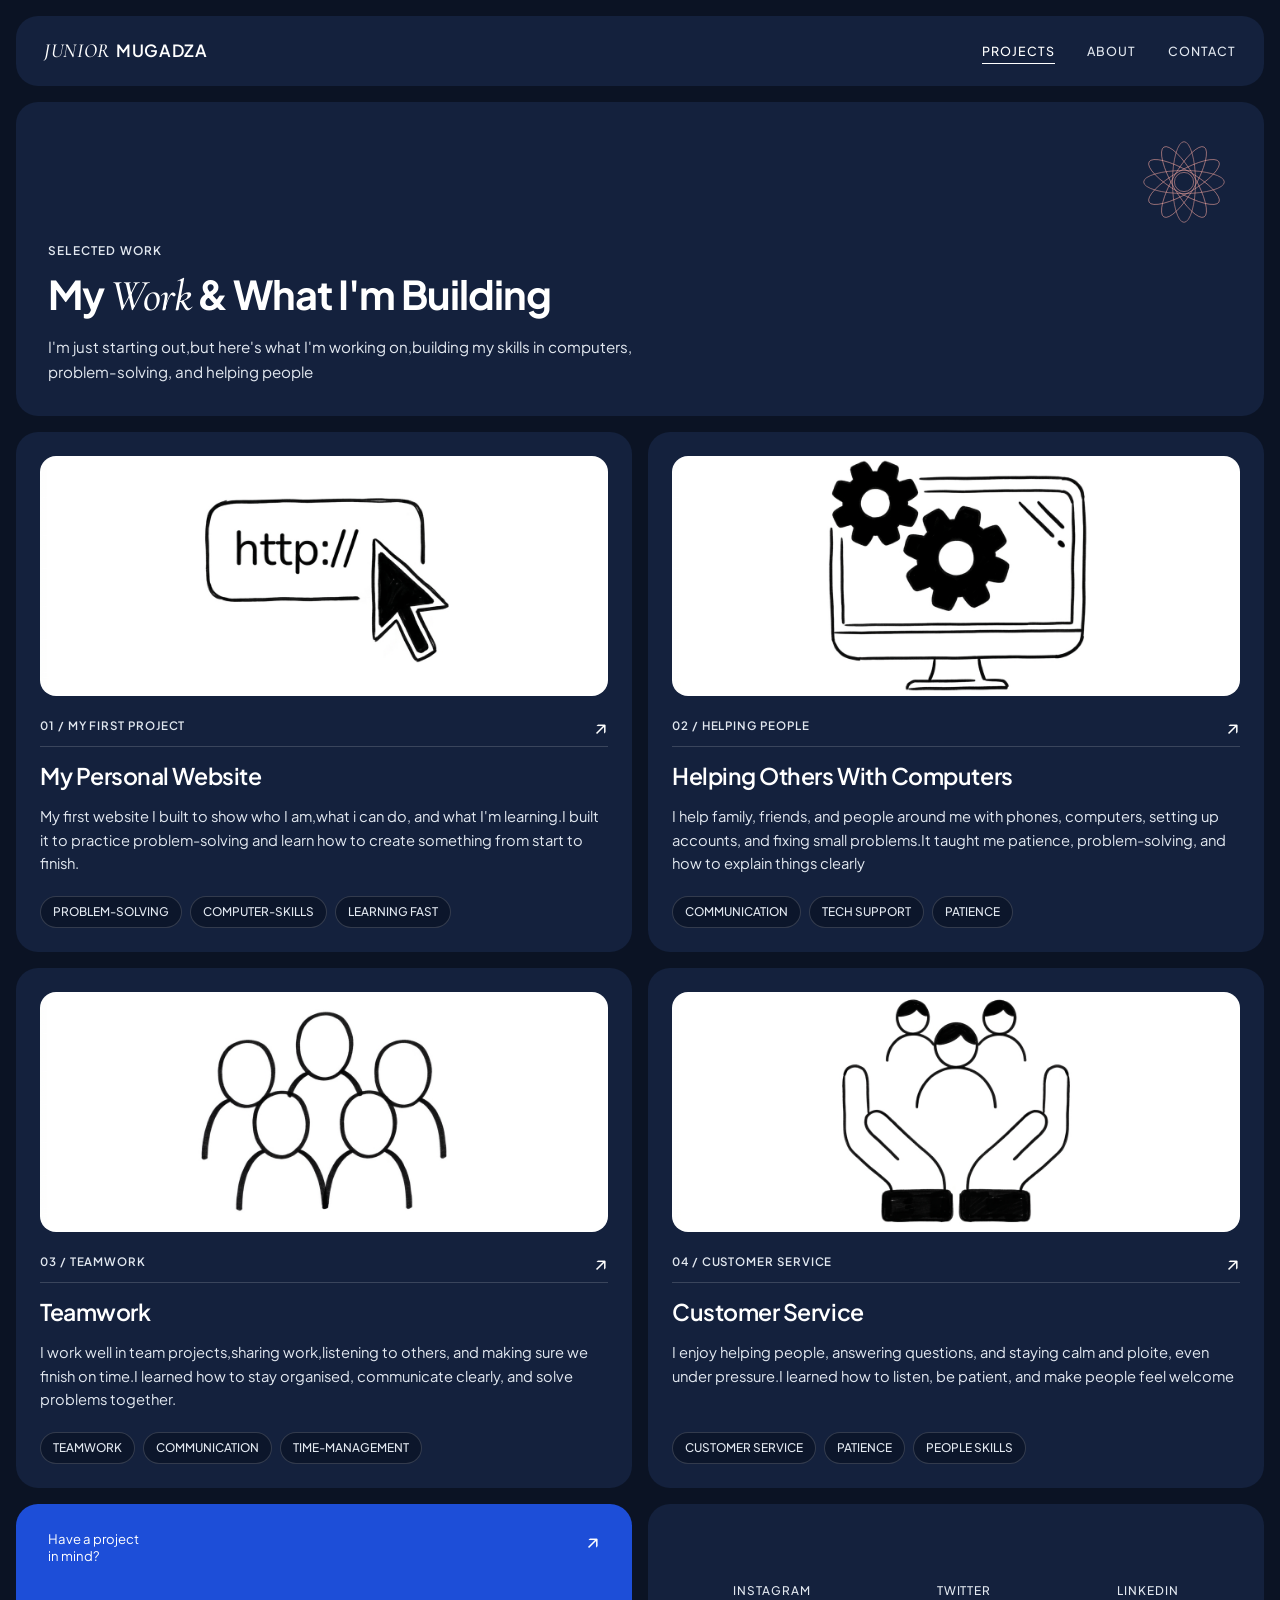
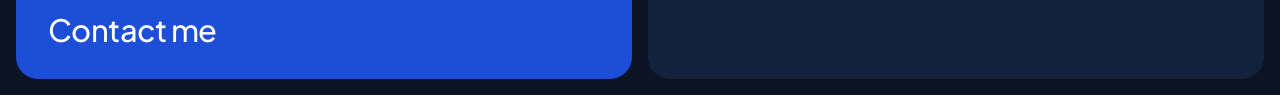
==== projects.html @ 02f93c11 "Add files via upload" ====
<!DOCTYPE html>
<html lang="en">
<head>
  <meta charset="UTF-8" />
  <meta name="viewport" content="width=device-width, initial-scale=1.0" />
  <title>Projects — Junior Mugadza</title>
  <link rel="preconnect" href="https://fonts.googleapis.com" />
  <link rel="preconnect" href="https://fonts.gstatic.com" crossorigin />
  <link
    href="https://fonts.googleapis.com/css2?family=Cormorant+Garamond:ital,wght@0,500;1,400;1,500&family=Plus+Jakarta+Sans:wght@400;500;600;700&display=swap"
    rel="stylesheet"
  />
  <link rel="stylesheet" href="projects.css" />
</head>
<body>
  <div class="page-wrapper">
    <!-- Top Navbar -->
    <header class="bento-card navbar">
      <a href="index.html" class="brand">
        <span class="brand-italic">JUNIOR</span> <strong>MUGADZA</strong>
      </a>

      <nav class="nav-links" aria-label="Primary Navigation">
        <a href="projects.html" class="active" aria-current="page">PROJECTS</a>
        <a href="about.html">ABOUT</a>
        <a href="contact.html">CONTACT</a>
      </nav>
    </header>

    <!-- Projects Bento Grid -->
    <main class="projects-bento-grid">
      <!-- Intro Header Card -->
      <section class="bento-card projects-intro-card">
        <div class="motif-top-right" aria-hidden="true">
          <svg viewBox="0 0 100 100" fill="none" stroke="currentColor" stroke-width="0.9">
            <circle cx="50" cy="50" r="10" />
            <ellipse cx="50" cy="50" rx="42" ry="12" transform="rotate(0 50 50)" />
            <ellipse cx="50" cy="50" rx="42" ry="12" transform="rotate(30 50 50)" />
            <ellipse cx="50" cy="50" rx="42" ry="12" transform="rotate(60 50 50)" />
            <ellipse cx="50" cy="50" rx="42" ry="12" transform="rotate(90 50 50)" />
            <ellipse cx="50" cy="50" rx="42" ry="12" transform="rotate(120 50 50)" />
            <ellipse cx="50" cy="50" rx="42" ry="12" transform="rotate(150 50 50)" />
          </svg>
        </div>

        <div class="intro-content">
          <span class="eyebrow">SELECTED WORK</span>
          <h1 class="page-title">
            My <em>Work</em> &amp; <strong>What I'm </strong> Building
          </h1>
          <p class="intro-copy">
            I'm just starting out,but here's what I'm working on,building my skills in computers, problem-solving, and helping people
          </p>
        </div>
      </section>

      <!-- Project 1 -->
      <article id="project-1" class="bento-card project-card">
        <div class="project-media">
          <img
            src="1.jpg"
            alt="Preview of Project One interface and visual system"
          />
        </div>

        <div class="project-body">
          <div class="project-top-row">
            <span class="project-index">01 / MY FIRST PROJECT</span>
            <a href="#project-1" class="project-action" aria-label="View Project One details">
              <span class="arrow-icon" aria-hidden="true">&#8599;</span>
            </a>
          </div>

          <h2 class="project-title">My Personal Website</h2>
          <p class="project-summary">
           My first website I built to show who I am,what i can do, and what I'm learning.I built it to practice problem-solving and learn how to create something from start to finish.
          </p>

          <ul class="project-tags">
            <li>PROBLEM-SOLVING</li>
            <li>COMPUTER-SKILLS</li>
            <li>LEARNING FAST</li>
          </ul>
        </div>
      </article>

      <!-- Project 2 -->
      <article id="project-2" class="bento-card project-card">
        <div class="project-media">
          <img
            src="2.jpg"
            alt="Preview of Project Two layout and components"
          />
        </div>

        <div class="project-body">
          <div class="project-top-row">
            <span class="project-index">02 / HELPING PEOPLE</span>
            <a href="#project-2" class="project-action" aria-label="View Project Two details">
              <span class="arrow-icon" aria-hidden="true">&#8599;</span>
            </a>
          </div>

          <h2 class="project-title">Helping Others With Computers</h2>
          <p class="project-summary">
            I help family, friends, and people around me with phones, computers, setting up accounts, and fixing small problems.It taught me patience, problem-solving, and how to explain things clearly
          </p>

          <ul class="project-tags">
            <li>COMMUNICATION</li>
            <li>TECH SUPPORT</li>
            <li>PATIENCE</li>
          </ul>
        </div>
      </article>

      <!-- Project 3 -->
      <article id="project-3" class="bento-card project-card">
        <div class="project-media">
          <img
            src="3.jpg"
            alt="Preview of Project Three interactive web app"
          />
        </div>

        <div class="project-body">
          <div class="project-top-row">
            <span class="project-index">03 / TEAMWORK</span>
            <a href="#project-3" class="project-action" aria-label="View Project Three details">
              <span class="arrow-icon" aria-hidden="true">&#8599;</span>
            </a>
          </div>

          <h2 class="project-title">Teamwork</h2>
          <p class="project-summary">
            I work well in team projects,sharing work,listening to others, and making sure we finish on time.I learned how to stay organised, communicate clearly, and solve problems together.
          </p>

          <ul class="project-tags">
            <li>TEAMWORK</li>
            <li>COMMUNICATION</li>
            <li>TIME-MANAGEMENT</li>
          </ul>
        </div>
      </article>

      <!-- Project 4 -->
      <article id="project-4" class="bento-card project-card">
        <div class="project-media">
          <img
            src="4.jpg"
            alt="Preview of Project Four editorial showcase"
          />
        </div>

        <div class="project-body">
          <div class="project-top-row">
            <span class="project-index">04 / CUSTOMER SERVICE</span>
            <a href="#project-4" class="project-action" aria-label="View Project Four details">
              <span class="arrow-icon" aria-hidden="true">&#8599;</span>
            </a>
          </div>

          <h2 class="project-title">Customer Service</h2>
          <p class="project-summary">
            I enjoy helping people, answering questions, and staying calm and ploite, even under pressure.I  learned how to listen, be patient, and make people feel welcome
          </p>

          <ul class="project-tags">
            <li>CUSTOMER SERVICE</li>
            <li>PATIENCE</li>
            <li>PEOPLE SKILLS</li>
          </ul>
        </div>
      </article>

      <!-- Bottom Row: Contact CTA + Socials -->
      <a href="contact.html" class="bento-card contact-cta-card">
        <div class="cta-top">
          <span class="cta-subtext">Have a project<br />in mind?</span>
          <span class="arrow-icon" aria-hidden="true">&#8599;</span>
        </div>
        <h2 class="cta-title">Contact me</h2>
      </a>

      <footer class="bento-card socials-card">
        <a href="https://instagram.com" target="_blank" rel="noopener">INSTAGRAM</a>
        <a href="https://twitter.com" target="_blank" rel="noopener">TWITTER</a>
        <a href="https://linkedin.com" target="_blank" rel="noopener">LINKEDIN</a>
      </footer>
    </main>
  </div>
</body>
</html>
---- projects.css ----
/* =========================================
   DESIGN SYSTEM VARIABLES (SHARED)
   ========================================= */
:root {
  --bg-page: #0b1324;
  --card-blush: #14213d;
  --card-accent: #1d4ed8;
  --tag-bg: rgba(11, 19, 36, 0.72);
  --border-subtle: rgba(255, 255, 255, 0.16);
  --motif-color: rgba(243, 166, 158, 0.6);

  --text-primary: #ffffff;
  --text-secondary: #e2e8f0;

  --radius-card: 22px;
  --radius-inner: 16px;
  --radius-pill: 999px;
  --gap-grid: 16px;

  --font-sans: "Plus Jakarta Sans", -apple-system, BlinkMacSystemFont, sans-serif;
  --font-serif: "Cormorant Garamond", Georgia, serif;
}

/* =========================================
   RESET & BASE
   ========================================= */
*,
*::before,
*::after {
  box-sizing: border-box;
  margin: 0;
  padding: 0;
}

body {
  background-color: var(--bg-page);
  color: var(--text-primary);
  font-family: var(--font-sans);
  line-height: 1.5;
  -webkit-font-smoothing: antialiased;
  padding: 16px;
}

a {
  color: inherit;
  text-decoration: none;
}

img {
  display: block;
  width: 100%;
  height: 100%;
  object-fit: cover;
}

/* =========================================
   LAYOUT WRAPPER & SHARED CARD STYLE
   ========================================= */
.page-wrapper {
  max-width: 1360px;
  margin: 0 auto;
  display: flex;
  flex-direction: column;
  gap: var(--gap-grid);
}

.bento-card {
  background-color: var(--card-blush);
  border-radius: var(--radius-card);
  transition: transform 0.25s ease, box-shadow 0.25s ease;
}

/* =========================================
   TOP NAVBAR (SHARED)
   ========================================= */
.navbar {
  display: flex;
  align-items: center;
  justify-content: space-between;
  padding: 20px 28px;
}

.brand {
  font-size: 1.05rem;
  letter-spacing: 0.04em;
  display: flex;
  align-items: baseline;
  gap: 6px;
}

.brand-italic {
  font-family: var(--font-serif);
  font-style: italic;
  font-size: 1.25rem;
  font-weight: 500;
}

.brand strong {
  font-weight: 600;
}

.nav-links {
  display: flex;
  align-items: center;
  gap: 32px;
}

.nav-links a {
  font-size: 0.78rem;
  font-weight: 500;
  letter-spacing: 0.08em;
  color: var(--text-secondary);
  position: relative;
  padding: 4px 0;
  transition: color 0.2s ease;
}

.nav-links a::after {
  content: "";
  position: absolute;
  left: 0;
  bottom: 0;
  width: 0;
  height: 1.5px;
  background-color: var(--text-primary);
  transition: width 0.25s ease;
}

.nav-links a:hover,
.nav-links a.active {
  color: var(--text-primary);
}

.nav-links a:hover::after,
.nav-links a.active::after {
  width: 100%;
}

/* =========================================
   PROJECTS BENTO GRID
   ========================================= */
.projects-bento-grid {
  display: grid;
  grid-template-columns: repeat(2, 1fr);
  gap: var(--gap-grid);
}

/* Intro Header Spans Full Width */
.projects-intro-card {
  grid-column: span 2;
  padding: 32px;
  display: flex;
  flex-direction: column;
  justify-content: space-between;
  position: relative;
  overflow: hidden;
}

.motif-top-right {
  width: 96px;
  height: 96px;
  align-self: flex-end;
  color: var(--motif-color);
}

.intro-content {
  display: flex;
  flex-direction: column;
  gap: 12px;
  margin-top: 12px;
}

.eyebrow {
  font-size: 0.74rem;
  font-weight: 600;
  letter-spacing: 0.1em;
  color: var(--text-secondary);
}

.page-title {
  font-size: clamp(2rem, 3.1vw, 2.95rem);
  font-weight: 700;
  line-height: 1.12;
  letter-spacing: -0.025em;
  max-width: 18ch;
}

.page-title em {
  font-family: var(--font-serif);
  font-style: italic;
  font-weight: 500;
  font-size: 1.12em;
}

.intro-copy {
  font-size: 0.95rem;
  line-height: 1.65;
  color: var(--text-secondary);
  max-width: 56ch;
}

/* =========================================
   PROJECT CARDS (1, 2, 3, 4)
   ========================================= */
.project-card {
  padding: 24px;
  display: flex;
  flex-direction: column;
  gap: 20px;
}

.project-card:hover {
  transform: translateY(-3px);
}

.project-media {
  width: 100%;
  height: 240px;
  border-radius: var(--radius-inner);
  overflow: hidden;
}

.project-media img {
  transition: transform 0.45s ease;
}

.project-card:hover .project-media img {
  transform: scale(1.03);
}

.project-body {
  display: flex;
  flex-direction: column;
  gap: 12px;
  flex: 1;
}

.project-top-row {
  display: flex;
  justify-content: space-between;
  align-items: center;
  padding-bottom: 10px;
  border-bottom: 1px solid var(--border-subtle);
}

.project-index {
  font-size: 0.72rem;
  font-weight: 600;
  letter-spacing: 0.08em;
  color: var(--text-secondary);
}

.project-action {
  display: inline-flex;
  align-items: center;
  justify-content: center;
}

.project-title {
  font-size: clamp(1.35rem, 1.8vw, 1.65rem);
  font-weight: 600;
  letter-spacing: -0.02em;
}

.project-summary {
  font-size: 0.92rem;
  line-height: 1.6;
  color: var(--text-secondary);
}

.project-tags {
  list-style: none;
  display: flex;
  flex-wrap: wrap;
  gap: 8px;
  margin-top: auto;
  padding-top: 8px;
}

.project-tags li {
  background-color: var(--tag-bg);
  border: 1px solid var(--border-subtle);
  border-radius: var(--radius-pill);
  padding: 6px 12px;
  font-size: 0.74rem;
  font-weight: 500;
  color: var(--text-secondary);
}

/* =========================================
   BOTTOM ROW: CONTACT CTA & SOCIALS
   ========================================= */
.contact-cta-card {
  background-color: var(--card-accent);
  color: #ffffff;
  padding: 26px 32px;
  display: flex;
  flex-direction: column;
  justify-content: space-between;
  min-height: 175px;
}

.contact-cta-card:hover {
  transform: translateY(-3px);
}

.cta-top {
  display: flex;
  justify-content: space-between;
  align-items: flex-start;
}

.cta-subtext {
  font-size: 0.82rem;
  line-height: 1.35;
  color: #ffffff;
}

.arrow-icon {
  font-size: 1.25rem;
  line-height: 1;
  transition: transform 0.25s ease;
}

.contact-cta-card:hover .arrow-icon,
.project-card:hover .arrow-icon {
  transform: translate(3px, -3px);
}

.cta-title {
  font-size: clamp(1.85rem, 2.4vw, 2.4rem);
  font-weight: 500;
  letter-spacing: -0.02em;
}

.socials-card {
  padding: 24px 28px;
  display: flex;
  justify-content: space-around;
  align-items: center;
  gap: 12px;
}

.socials-card a {
  font-size: 0.74rem;
  font-weight: 500;
  letter-spacing: 0.08em;
  color: var(--text-secondary);
  transition: color 0.2s ease;
}

.socials-card a:hover {
  color: var(--text-primary);
}

/* =========================================
   TABLET & MOBILE RESPONSIVENESS
   ========================================= */
@media (max-width: 860px) {
  .projects-bento-grid {
    grid-template-columns: 1fr;
  }

  .projects-intro-card {
    grid-column: span 1;
  }
}

@media (max-width: 680px) {
  body {
    padding: 12px;
  }

  .navbar {
    flex-direction: column;
    gap: 14px;
    padding: 18px 20px;
    text-align: center;
  }

  .nav-links {
    gap: 22px;
  }

  .projects-intro-card,
  .project-card,
  .contact-cta-card {
    padding: 22px 20px;
  }

  .motif-top-right {
    width: 72px;
    height: 72px;
  }

  .project-media {
    height: 200px;
  }

  .contact-cta-card {
    min-height: 155px;
  }
}
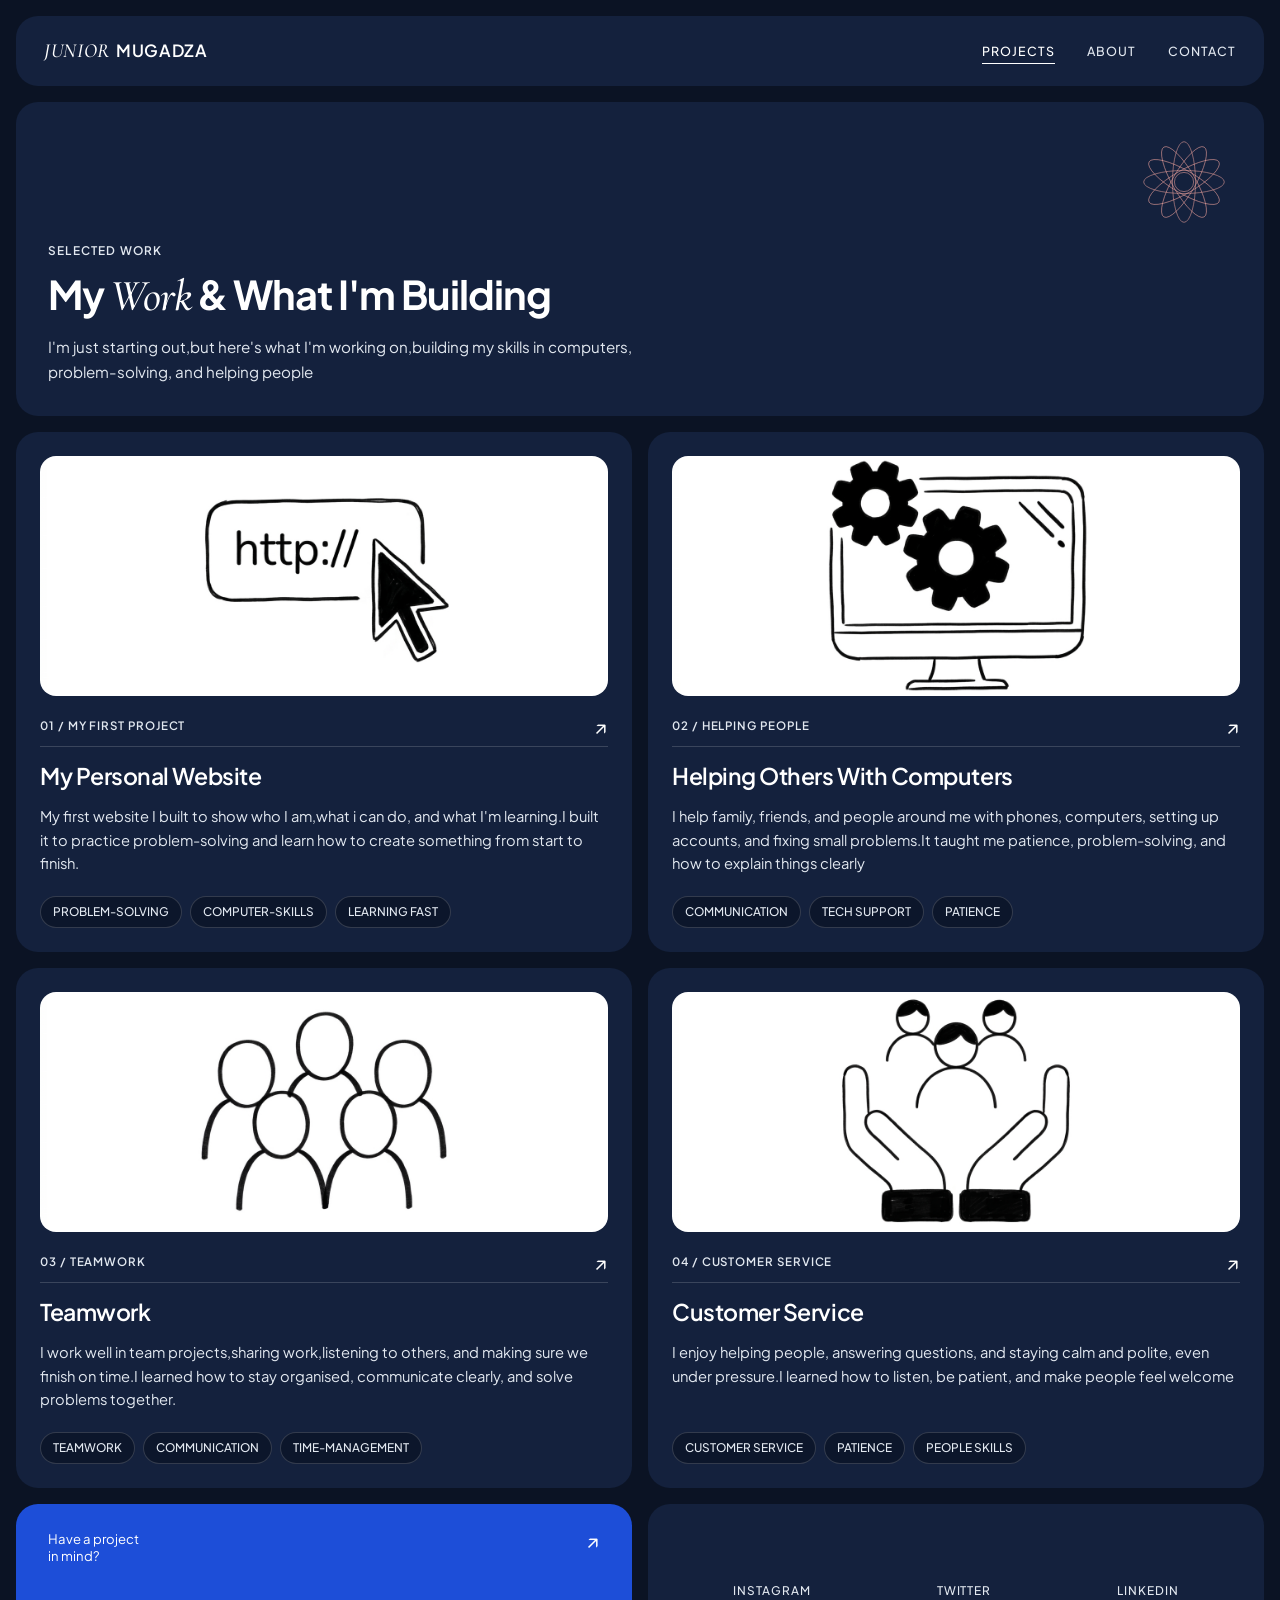
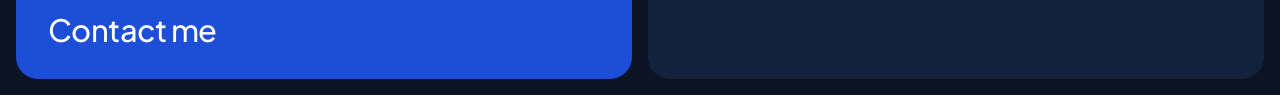
==== commit 413baa19: "Add files via upload" ====
--- a/projects.html
+++ b/projects.html
@@ -163,7 +163,7 @@
 
           <h2 class="project-title">Customer Service</h2>
           <p class="project-summary">
-            I enjoy helping people, answering questions, and staying calm and ploite, even under pressure.I  learned how to listen, be patient, and make people feel welcome
+            I enjoy helping people, answering questions, and staying calm and polite, even under pressure.I  learned how to listen, be patient, and make people feel welcome
           </p>
 
           <ul class="project-tags">
